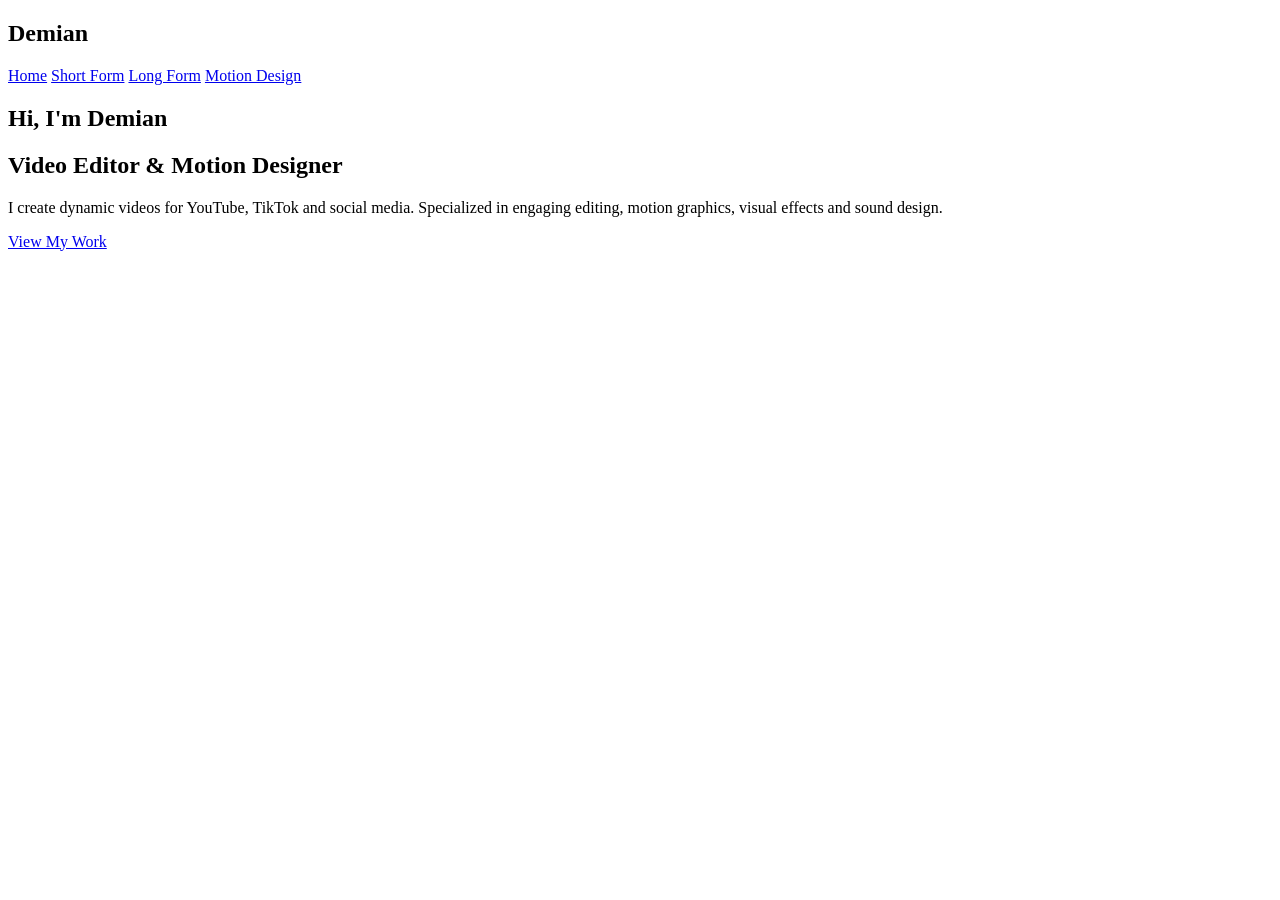
==== index.html @ aaf5a28d "Create index.html" ====
<!DOCTYPE html>
<html>
<head>
<title>Demian | Video Editor</title>
<link rel="stylesheet" href="style.css">
</head>

<body>

<nav>
<h2>Demian</h2>
<a href="index.html">Home</a>
<a href="short-form.html">Short Form</a>
<a href="long-form.html">Long Form</a>
<a href="motion-design.html">Motion Design</a>
</nav>


<section class="hero">

<h1>Hi, I'm Demian</h1>

<h2>Video Editor & Motion Designer</h2>

<p>
I create dynamic videos for YouTube, TikTok and social media.
Specialized in engaging editing, motion graphics, visual effects and sound design.
</p>

<a class="button" href="short-form.html">
View My Work
</a>

</section>


</body>
</html>
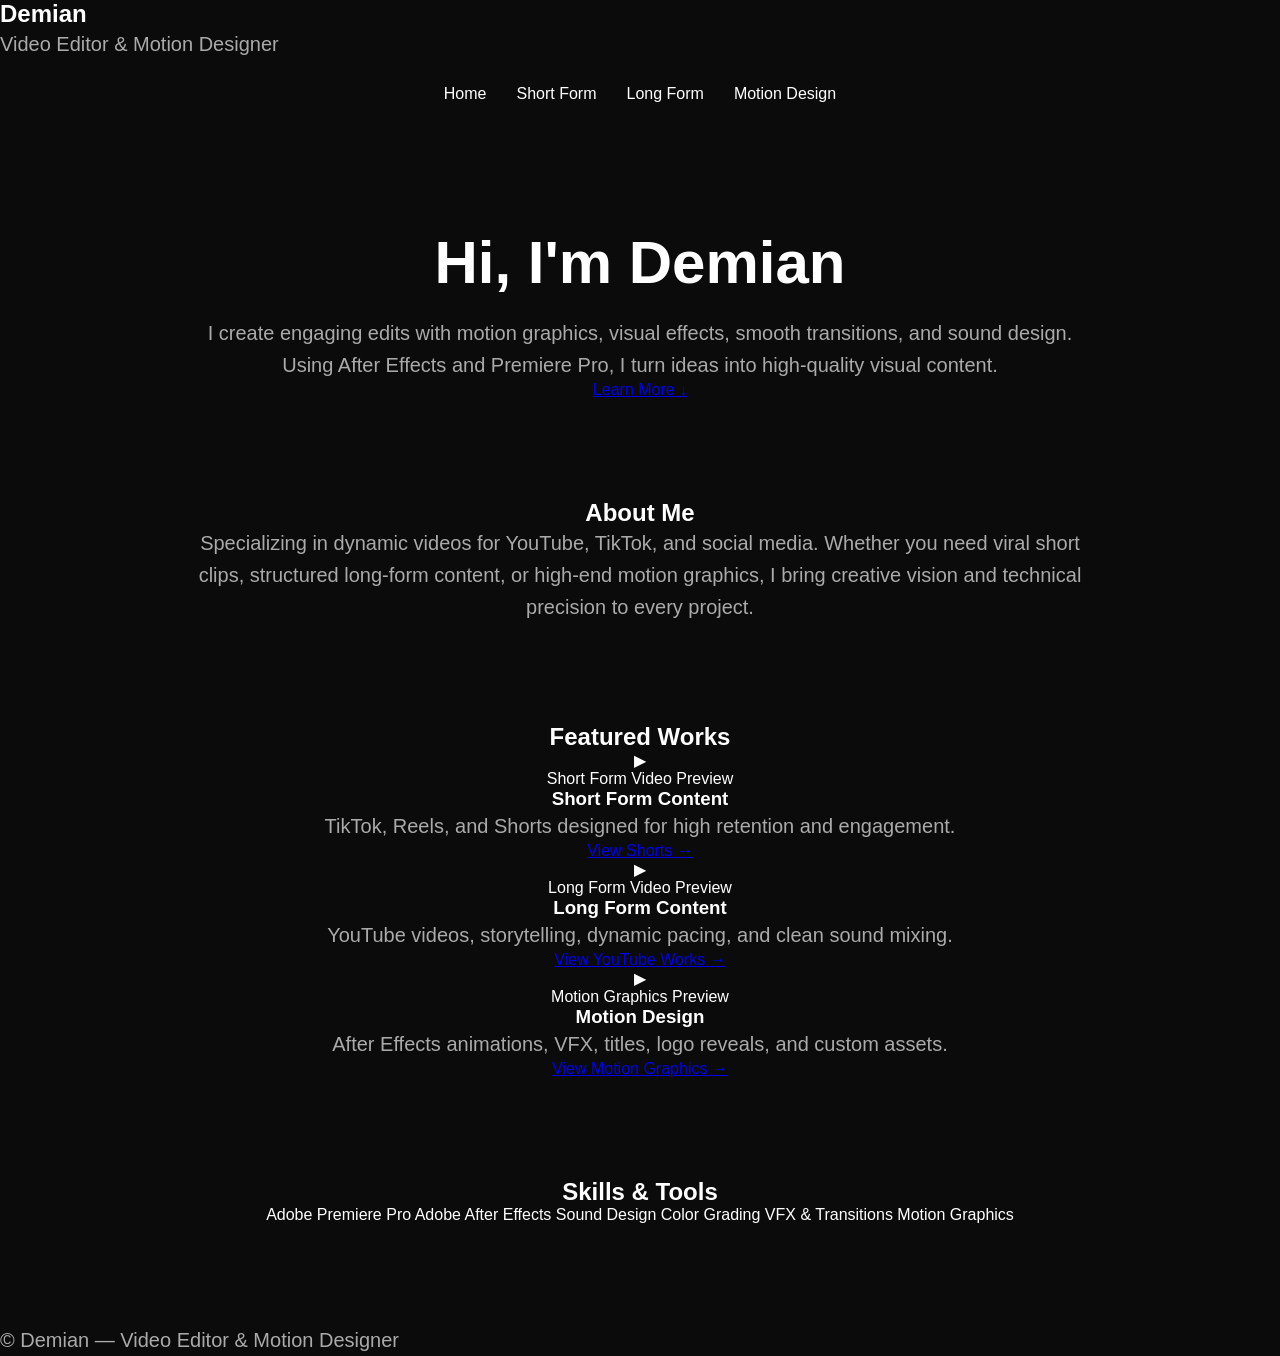
==== commit 842cc635: "Update index.html" ====
--- a/index.html
+++ b/index.html
@@ -1,38 +1,102 @@
 <!DOCTYPE html>
-<html>
+<html lang="ru">
 <head>
-<title>Demian | Video Editor</title>
-<link rel="stylesheet" href="style.css">
+    <meta charset="UTF-8">
+    <meta name="viewport" content="width=device-width, initial-scale=1.0">
+    <title>Demian | Video Editor & Motion Designer</title>
+    <link rel="stylesheet" href="style.css">
 </head>
-
 <body>
 
-<nav>
-<h2>Demian</h2>
-<a href="index.html">Home</a>
-<a href="short-form.html">Short Form</a>
-<a href="long-form.html">Long Form</a>
-<a href="motion-design.html">Motion Design</a>
-</nav>
+    <!-- Шапка с именем и навигацией ниже имени -->
+    <header class="header">
+        <div class="brand">
+            <h2 class="logo-name">Demian</h2>
+            <p class="logo-sub">Video Editor & Motion Designer</p>
+        </div>
+        <nav class="main-nav">
+            <a href="index.html" class="nav-btn active">Home</a>
+            <a href="short-form.html" class="nav-btn">Short Form</a>
+            <a href="long-form.html" class="nav-btn">Long Form</a>
+            <a href="motion-design.html" class="nav-btn">Motion Design</a>
+        </nav>
+    </header>
 
+    <main>
+        <!-- Главный баннер с анимацией текста -->
+        <section class="hero-section">
+            <div class="hero-content">
+                <h1 class="animated-text">Hi, I'm Demian</h1>
+                <p class="fade-in-text">I create engaging edits with motion graphics, visual effects, smooth transitions, and sound design. Using After Effects and Premiere Pro, I turn ideas into high-quality visual content.</p>
+                <a href="#about" class="cta-btn">Learn More ↓</a>
+            </div>
+        </section>
 
-<section class="hero">
+        <!-- Описание о себе -->
+        <section id="about" class="content-section">
+            <h2 class="section-title">About Me</h2>
+            <div class="about-card">
+                <p>Specializing in dynamic videos for YouTube, TikTok, and social media. Whether you need viral short clips, structured long-form content, or high-end motion graphics, I bring creative vision and technical precision to every project.</p>
+            </div>
+        </section>
 
-<h1>Hi, I'm Demian</h1>
+        <!-- Раздел с видео и проектами -->
+        <section id="projects" class="content-section">
+            <h2 class="section-title">Featured Works</h2>
+            
+            <div class="projects-grid">
+                <!-- Short Form Card -->
+                <div class="project-card">
+                    <div class="video-placeholder">
+                        <div class="play-icon">▶</div>
+                        <span>Short Form Video Preview</span>
+                    </div>
+                    <h3>Short Form Content</h3>
+                    <p>TikTok, Reels, and Shorts designed for high retention and engagement.</p>
+                    <a href="short-form.html" class="card-link">View Shorts →</a>
+                </div>
 
-<h2>Video Editor & Motion Designer</h2>
+                <!-- Long Form Card -->
+                <div class="project-card">
+                    <div class="video-placeholder">
+                        <div class="play-icon">▶</div>
+                        <span>Long Form Video Preview</span>
+                    </div>
+                    <h3>Long Form Content</h3>
+                    <p>YouTube videos, storytelling, dynamic pacing, and clean sound mixing.</p>
+                    <a href="long-form.html" class="card-link">View YouTube Works →</a>
+                </div>
 
-<p>
-I create dynamic videos for YouTube, TikTok and social media.
-Specialized in engaging editing, motion graphics, visual effects and sound design.
-</p>
+                <!-- Motion Design Card -->
+                <div class="project-card">
+                    <div class="video-placeholder">
+                        <div class="play-icon">▶</div>
+                        <span>Motion Graphics Preview</span>
+                    </div>
+                    <h3>Motion Design</h3>
+                    <p>After Effects animations, VFX, titles, logo reveals, and custom assets.</p>
+                    <a href="motion-design.html" class="card-link">View Motion Graphics →</a>
+                </div>
+            </div>
+        </section>
 
-<a class="button" href="short-form.html">
-View My Work
-</a>
+        <!-- Навыки -->
+        <section class="content-section">
+            <h2 class="section-title">Skills & Tools</h2>
+            <div class="skills-flex">
+                <span class="skill-tag">Adobe Premiere Pro</span>
+                <span class="skill-tag">Adobe After Effects</span>
+                <span class="skill-tag">Sound Design</span>
+                <span class="skill-tag">Color Grading</span>
+                <span class="skill-tag">VFX & Transitions</span>
+                <span class="skill-tag">Motion Graphics</span>
+            </div>
+        </section>
+    </main>
 
-</section>
-
+    <footer class="footer">
+        <p>© Demian — Video Editor & Motion Designer</p>
+    </footer>
 
 </body>
 </html>
--- a/style.css
+++ b/style.css
@@ -0,0 +1,64 @@
+*{
+margin:0;
+padding:0;
+box-sizing:border-box;
+font-family:Arial;
+}
+
+
+body{
+background:#0b0b0b;
+color:white;
+}
+
+
+nav{
+display:flex;
+justify-content:center;
+gap:30px;
+padding:25px;
+}
+
+
+nav a{
+color:white;
+text-decoration:none;
+}
+
+
+.hero, section{
+max-width:900px;
+margin:100px auto;
+text-align:center;
+}
+
+
+h1{
+font-size:60px;
+margin-bottom:20px;
+}
+
+
+p{
+font-size:20px;
+color:#aaa;
+line-height:1.6;
+}
+
+
+.button{
+display:inline-block;
+margin-top:30px;
+padding:15px 30px;
+background:white;
+color:black;
+text-decoration:none;
+border-radius:10px;
+}
+
+
+video{
+margin-top:40px;
+width:80%;
+border-radius:15px;
+}
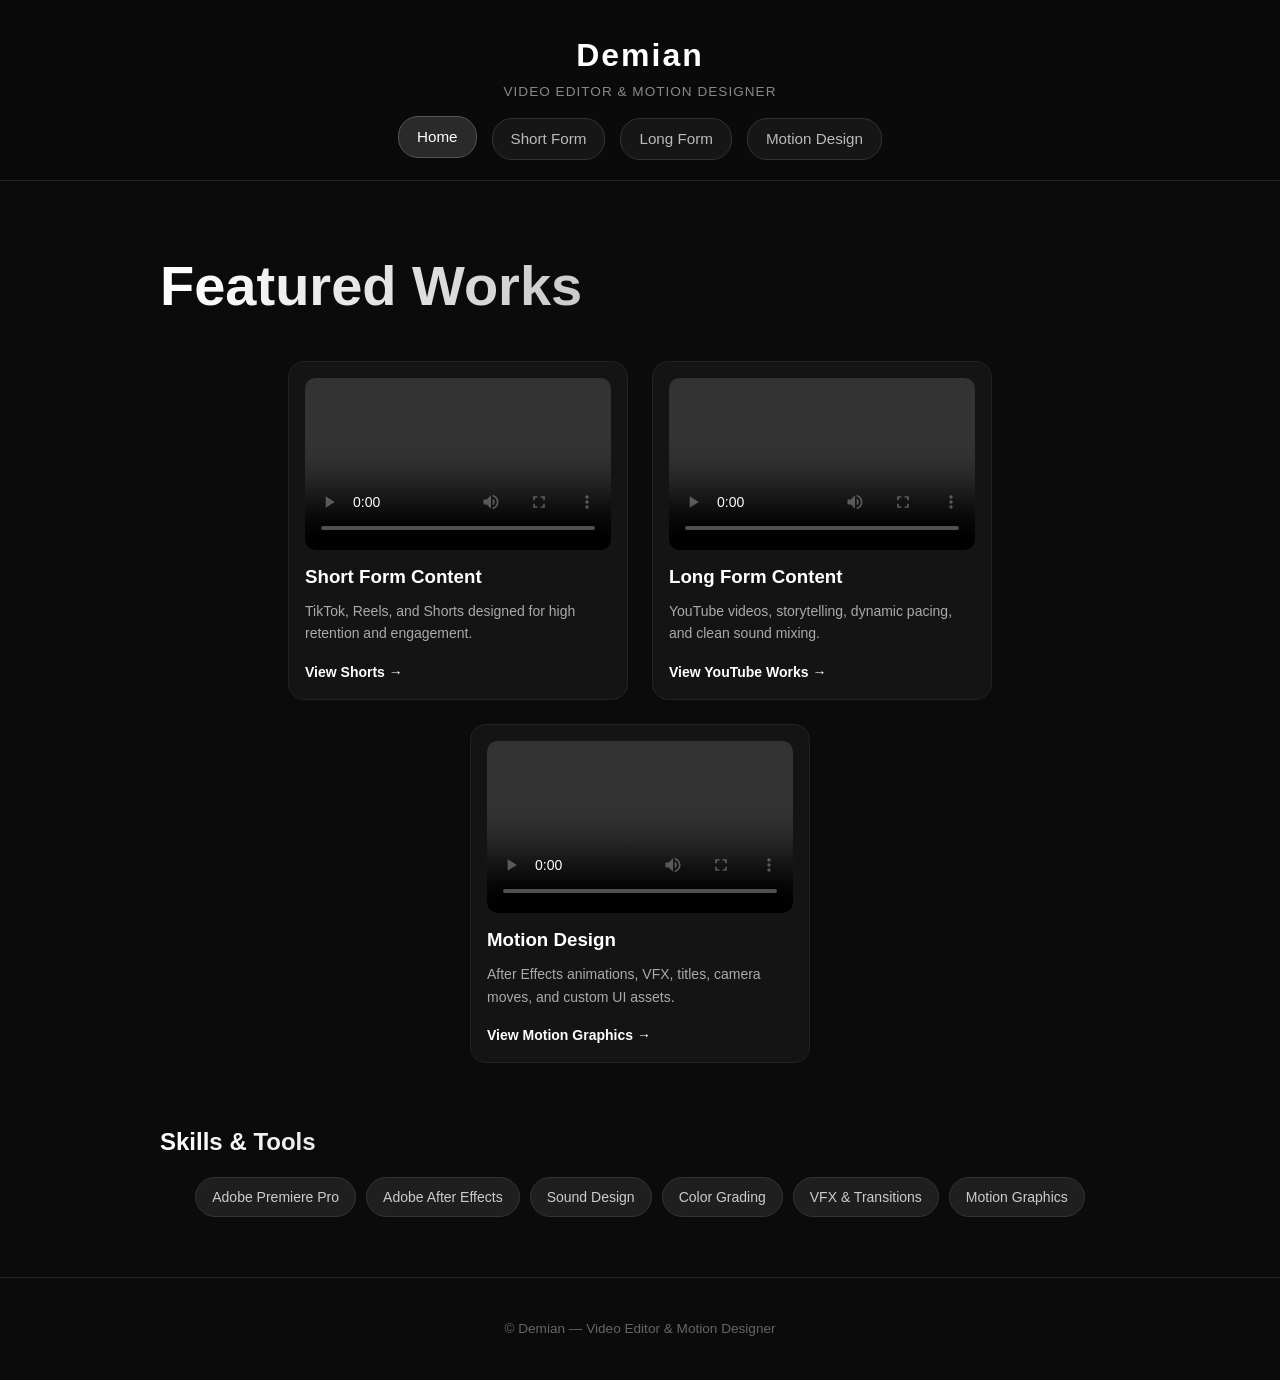
==== commit 41fbc80c: "Update index.html" ====
--- a/index.html
+++ b/index.html
@@ -8,7 +8,6 @@
 </head>
 <body>
 
-    <!-- Шапка с именем и навигацией ниже имени -->
     <header class="header">
         <div class="brand">
             <h2 class="logo-name">Demian</h2>
@@ -22,76 +21,69 @@
         </nav>
     </header>
 
-    <main>
-        <!-- Главный баннер с анимацией текста -->
-        <section class="hero-section">
-            <div class="hero-content">
-                <h1 class="animated-text">Hi, I'm Demian</h1>
-                <p class="fade-in-text">I create engaging edits with motion graphics, visual effects, smooth transitions, and sound design. Using After Effects and Premiere Pro, I turn ideas into high-quality visual content.</p>
-                <a href="#about" class="cta-btn">Learn More ↓</a>
+    <main class="content-section">
+        <h1 class="animated-text">Featured Works</h1>
+
+        <!-- Сетка карточек на главной -->
+        <div style="display: flex; flex-wrap: wrap; justify-content: center; gap: 24px; margin-top: 30px;">
+            
+            <!-- 1. Short Form Card -->
+            <div style="background: #141414; border: 1px solid #222; border-radius: 16px; padding: 16px; width: 340px; box-sizing: border-box; display: flex; flex-direction: column; justify-content: space-between;">
+                <div>
+                    <div style="width: 100%; aspect-ratio: 16 / 9; border-radius: 10px; overflow: hidden; background: #000; margin-bottom: 12px;">
+                        <video controls preload="metadata" style="width: 100%; height: 100%; object-fit: cover; display: block;">
+                            <source src="reel4.mp4#t=0.5" type="video/mp4">
+                        </video>
+                    </div>
+                    <h3 style="margin: 0 0 8px 0; color: #fff;">Short Form Content</h3>
+                    <p style="margin: 0 0 16px 0; color: #aaa; font-size: 14px;">TikTok, Reels, and Shorts designed for high retention and engagement.</p>
+                </div>
+                <a href="short-form.html" style="color: #fff; text-decoration: none; font-weight: 600; font-size: 14px;">View Shorts →</a>
             </div>
-        </section>
 
-        <!-- Описание о себе -->
-        <section id="about" class="content-section">
-            <h2 class="section-title">About Me</h2>
-            <div class="about-card">
-                <p>Specializing in dynamic videos for YouTube, TikTok, and social media. Whether you need viral short clips, structured long-form content, or high-end motion graphics, I bring creative vision and technical precision to every project.</p>
+            <!-- 2. Long Form Card -->
+            <div style="background: #141414; border: 1px solid #222; border-radius: 16px; padding: 16px; width: 340px; box-sizing: border-box; display: flex; flex-direction: column; justify-content: space-between;">
+                <div>
+                    <div style="width: 100%; aspect-ratio: 16 / 9; border-radius: 10px; overflow: hidden; background: #000; margin-bottom: 12px;">
+                        <video controls preload="metadata" style="width: 100%; height: 100%; object-fit: cover; display: block;">
+                            <source src="lf1.mp4#t=0.5" type="video/mp4">
+                        </video>
+                    </div>
+                    <h3 style="margin: 0 0 8px 0; color: #fff;">Long Form Content</h3>
+                    <p style="margin: 0 0 16px 0; color: #aaa; font-size: 14px;">YouTube videos, storytelling, dynamic pacing, and clean sound mixing.</p>
+                </div>
+                <a href="long-form.html" style="color: #fff; text-decoration: none; font-weight: 600; font-size: 14px;">View YouTube Works →</a>
             </div>
-        </section>
 
-        <!-- Раздел с видео и проектами -->
-        <section id="projects" class="content-section">
-            <h2 class="section-title">Featured Works</h2>
-            
-            <div class="projects-grid">
-                <!-- Short Form Card -->
-                <div class="project-card">
-                    <div class="video-placeholder">
-                        <div class="play-icon">▶</div>
-                        <span>Short Form Video Preview</span>
+            <!-- 3. Motion Design Card -->
+            <div style="background: #141414; border: 1px solid #222; border-radius: 16px; padding: 16px; width: 340px; box-sizing: border-box; display: flex; flex-direction: column; justify-content: space-between;">
+                <div>
+                    <div style="width: 100%; aspect-ratio: 16 / 9; border-radius: 10px; overflow: hidden; background: #000; margin-bottom: 12px;">
+                        <video controls preload="metadata" style="width: 100%; height: 100%; object-fit: cover; display: block;">
+                            <source src="ga.mp4#t=0.5" type="video/mp4">
+                        </video>
                     </div>
-                    <h3>Short Form Content</h3>
-                    <p>TikTok, Reels, and Shorts designed for high retention and engagement.</p>
-                    <a href="short-form.html" class="card-link">View Shorts →</a>
+                    <h3 style="margin: 0 0 8px 0; color: #fff;">Motion Design</h3>
+                    <p style="margin: 0 0 16px 0; color: #aaa; font-size: 14px;">After Effects animations, VFX, titles, camera moves, and custom UI assets.</p>
                 </div>
+                <a href="motion-design.html" style="color: #fff; text-decoration: none; font-weight: 600; font-size: 14px;">View Motion Graphics →</a>
+            </div>
 
-                <!-- Long Form Card -->
-                <div class="project-card">
-                    <div class="video-placeholder">
-                        <div class="play-icon">▶</div>
-                        <span>Long Form Video Preview</span>
-                    </div>
-                    <h3>Long Form Content</h3>
-                    <p>YouTube videos, storytelling, dynamic pacing, and clean sound mixing.</p>
-                    <a href="long-form.html" class="card-link">View YouTube Works →</a>
-                </div>
+        </div>
 
-                <!-- Motion Design Card -->
-                <div class="project-card">
-                    <div class="video-placeholder">
-                        <div class="play-icon">▶</div>
-                        <span>Motion Graphics Preview</span>
-                    </div>
-                    <h3>Motion Design</h3>
-                    <p>After Effects animations, VFX, titles, logo reveals, and custom assets.</p>
-                    <a href="motion-design.html" class="card-link">View Motion Graphics →</a>
-                </div>
+        <!-- Секция скиллов (оставляем твою нижнюю часть) -->
+        <div style="margin-top: 60px;">
+            <h2 class="animated-text" style="font-size: 24px;">Skills & Tools</h2>
+            <div style="display: flex; flex-wrap: wrap; justify-content: center; gap: 10px; margin-top: 15px;">
+                <span style="background: #1f1f1f; border: 1px solid #333; padding: 8px 16px; border-radius: 20px; color: #ccc; font-size: 14px;">Adobe Premiere Pro</span>
+                <span style="background: #1f1f1f; border: 1px solid #333; padding: 8px 16px; border-radius: 20px; color: #ccc; font-size: 14px;">Adobe After Effects</span>
+                <span style="background: #1f1f1f; border: 1px solid #333; padding: 8px 16px; border-radius: 20px; color: #ccc; font-size: 14px;">Sound Design</span>
+                <span style="background: #1f1f1f; border: 1px solid #333; padding: 8px 16px; border-radius: 20px; color: #ccc; font-size: 14px;">Color Grading</span>
+                <span style="background: #1f1f1f; border: 1px solid #333; padding: 8px 16px; border-radius: 20px; color: #ccc; font-size: 14px;">VFX & Transitions</span>
+                <span style="background: #1f1f1f; border: 1px solid #333; padding: 8px 16px; border-radius: 20px; color: #ccc; font-size: 14px;">Motion Graphics</span>
             </div>
-        </section>
+        </div>
 
-        <!-- Навыки -->
-        <section class="content-section">
-            <h2 class="section-title">Skills & Tools</h2>
-            <div class="skills-flex">
-                <span class="skill-tag">Adobe Premiere Pro</span>
-                <span class="skill-tag">Adobe After Effects</span>
-                <span class="skill-tag">Sound Design</span>
-                <span class="skill-tag">Color Grading</span>
-                <span class="skill-tag">VFX & Transitions</span>
-                <span class="skill-tag">Motion Graphics</span>
-            </div>
-        </section>
     </main>
 
     <footer class="footer">
--- a/style.css
+++ b/style.css
@@ -1,64 +1,377 @@
-*{
-margin:0;
-padding:0;
-box-sizing:border-box;
-font-family:Arial;
-}
-
-
-body{
-background:#0b0b0b;
-color:white;
-}
-
-
-nav{
-display:flex;
-justify-content:center;
-gap:30px;
-padding:25px;
-}
-
-
-nav a{
-color:white;
-text-decoration:none;
-}
-
-
-.hero, section{
-max-width:900px;
-margin:100px auto;
-text-align:center;
-}
-
-
-h1{
-font-size:60px;
-margin-bottom:20px;
-}
-
-
-p{
-font-size:20px;
-color:#aaa;
-line-height:1.6;
-}
-
-
-.button{
-display:inline-block;
-margin-top:30px;
-padding:15px 30px;
-background:white;
-color:black;
-text-decoration:none;
-border-radius:10px;
-}
-
-
-video{
-margin-top:40px;
-width:80%;
-border-radius:15px;
-}
+* {
+    margin: 0;
+    padding: 0;
+    box-sizing: border-box;
+    font-family: 'Segoe UI', Tahoma, Geneva, Verdana, sans-serif;
+}
+
+body {
+    background-color: #0b0b0b;
+    color: #ffffff;
+    line-height: 1.6;
+    scroll-behavior: smooth;
+    overflow-x: hidden;
+}
+
+/* Header & Navigation Layout */
+.header {
+    display: flex;
+    flex-direction: column;
+    align-items: center;
+    padding: 30px 20px 20px 20px;
+    background: rgba(11, 11, 11, 0.9);
+    position: sticky;
+    top: 0;
+    z-index: 100;
+    backdrop-filter: blur(10px);
+    border-bottom: 1px solid #222;
+}
+
+.brand {
+    text-align: center;
+    margin-bottom: 15px;
+}
+
+.logo-name {
+    font-size: 2rem;
+    font-weight: 800;
+    letter-spacing: 2px;
+    color: #ffffff;
+}
+
+.logo-sub {
+    font-size: 0.85rem;
+    color: #888;
+    text-transform: uppercase;
+    letter-spacing: 1px;
+}
+
+.main-nav {
+    display: flex;
+    gap: 15px;
+    flex-wrap: wrap;
+    justify-content: center;
+}
+
+.nav-btn {
+    color: #bbb;
+    text-decoration: none;
+    padding: 8px 18px;
+    border-radius: 20px;
+    font-size: 0.95rem;
+    background: #161616;
+    border: 1px solid #333;
+    transition: all 0.3s ease;
+}
+
+.nav-btn:hover, .nav-btn.active {
+    color: #fff;
+    background: #2a2a2a;
+    border-color: #555;
+    transform: translateY(-2px);
+}
+
+/* Hero Section with Animations */
+.hero-section {
+    min-height: 60vh;
+    display: flex;
+    justify-content: center;
+    align-items: center;
+    text-align: center;
+    padding: 60px 20px;
+}
+
+.hero-content {
+    max-width: 800px;
+}
+
+/* Animations */
+.animated-text {
+    font-size: 3.5rem;
+    font-weight: 900;
+    margin-bottom: 15px;
+    background: linear-gradient(90deg, #fff, #888);
+    -webkit-background-clip: text;
+    -webkit-text-fill-color: transparent;
+    animation: fadeInUp 1s ease-out forwards;
+}
+
+.fade-in-text {
+    font-size: 1.2rem;
+    color: #aaa;
+    margin-bottom: 30px;
+    opacity: 0;
+    animation: fadeInUp 1s ease-out 0.3s forwards;
+}
+
+@keyframes fadeInUp {
+    from {
+        opacity: 0;
+        transform: translateY(30px);
+    }
+    to {
+        opacity: 1;
+        transform: translateY(0);
+    }
+}
+
+.cta-btn {
+    display: inline-block;
+    color: #fff;
+    text-decoration: none;
+    border: 1px solid #fff;
+    padding: 10px 25px;
+    border-radius: 30px;
+    transition: all 0.3s ease;
+    opacity: 0;
+    animation: fadeInUp 1s ease-out 0.6s forwards;
+}
+
+.cta-btn:hover {
+    background: #fff;
+    color: #000;
+}
+
+/* Content Sections */
+.content-section {
+    max-width: 1000px;
+    margin: 60px auto;
+    padding: 0 20px;
+}
+
+.section-title {
+    font-size: 2rem;
+    margin-bottom: 25px;
+    border-left: 4px solid #fff;
+    padding-left: 12px;
+}
+
+.about-card {
+    background: #141414;
+    padding: 25px;
+    border-radius: 12px;
+    border: 1px solid #222;
+    color: #ccc;
+    font-size: 1.1rem;
+}
+
+/* Projects Grid */
+.projects-grid {
+    display: grid;
+    grid-template-columns: repeat(auto-fit, minmax(280px, 1fr));
+    gap: 25px;
+}
+
+.project-card {
+    background: #141414;
+    border: 1px solid #222;
+    border-radius: 12px;
+    padding: 20px;
+    transition: transform 0.3s ease, border-color 0.3s ease;
+}
+
+.project-card:hover {
+    transform: translateY(-8px);
+    border-color: #444;
+}
+
+.video-placeholder {
+    width: 100%;
+    height: 180px;
+    background: #222;
+    border-radius: 8px;
+    display: flex;
+    flex-direction: column;
+    justify-content: center;
+    align-items: center;
+    margin-bottom: 15px;
+    color: #777;
+    cursor: pointer;
+    transition: background 0.3s ease;
+}
+
+.project-card:hover .video-placeholder {
+    background: #2a2a2a;
+    color: #fff;
+}
+
+.play-icon {
+    font-size: 2rem;
+    margin-bottom: 5px;
+}
+
+.project-card h3 {
+    margin-bottom: 8px;
+    font-size: 1.3rem;
+}
+
+.project-card p {
+    color: #888;
+    font-size: 0.95rem;
+    margin-bottom: 15px;
+}
+
+.card-link {
+    color: #fff;
+    text-decoration: none;
+    font-weight: bold;
+    font-size: 0.9rem;
+}
+
+/* Skills */
+.skills-flex {
+    display: flex;
+    flex-wrap: wrap;
+    gap: 12px;
+}
+
+.skill-tag {
+    background: #1c1c1c;
+    border: 1px solid #333;
+    padding: 8px 16px;
+    border-radius: 20px;
+    font-size: 0.9rem;
+    color: #ddd;
+}
+
+/* Footer */
+.footer {
+    text-align: center;
+    padding: 40px 20px;
+    border-top: 1px solid #222;
+    color: #666;
+    font-size: 0.85rem;
+}
+/* Идеальный контейнер под Reels 1080x1920 (9:16) */
+.vertical-card {
+    max-width: 360px;
+    margin: 0 auto;
+}
+
+.video-wrapper {
+    position: relative;
+    width: 100%;
+    aspect-ratio: 9 / 16;
+    border-radius: 12px;
+    overflow: hidden;
+    background: #000;
+    margin-bottom: 15px;
+    box-shadow: 0 8px 20px rgba(0,0,0,0.5);
+}
+
+.video-wrapper video {
+    width: 100%;
+    height: 100%;
+    object-fit: cover;
+    display: block;
+}
+
+.projects-grid {
+    display: grid;
+    grid-template-columns: repeat(auto-fit, minmax(300px, 1fr));
+    gap: 30px;
+    justify-content: center;
+}
+/* Фикс для вертикальных Reels 9:16 */
+.reels-grid {
+    display: flex;
+    flex-wrap: wrap;
+    justify-content: center;
+    gap: 30px;
+    margin-top: 40px;
+}
+
+.reel-card {
+    background: #141414;
+    border: 1px solid #222;
+    border-radius: 16px;
+    padding: 15px;
+    width: 320px; /* Узкая карточка ровно под телефон */
+    box-sizing: border-box;
+}
+
+.reel-video-container {
+    width: 100%;
+    aspect-ratio: 9 / 16; /* Пропорция 1080x1920 */
+    border-radius: 10px;
+    overflow: hidden;
+    background: #000;
+    margin-bottom: 12px;
+}
+
+.reel-video-container video {
+    width: 100%;
+    height: 100%;
+    object-fit: cover;
+    display: block;
+}
+/* --- СТИЛИ ДЛЯ ВЕРТИКАЛЬНЫХ REELS / SHORTS (9:16) --- */
+
+.reels-grid {
+    display: flex;
+    flex-wrap: wrap;
+    justify-content: center;
+    gap: 30px;
+    margin-top: 40px;
+}
+
+.reel-card {
+    background: #141414;
+    border: 1px solid #222;
+    border-radius: 16px;
+    padding: 15px;
+    width: 320px; /* Фиксированная ширина карточки под экран телефона */
+    box-sizing: border-box;
+}
+
+.reel-video-container {
+    width: 100%;
+    aspect-ratio: 9 / 16; /* Строгие пропорции 1080x1920 */
+    border-radius: 10px;
+    overflow: hidden;
+    background: #000;
+    margin-bottom: 12px;
+}
+
+.reel-video-container video {
+    width: 100%;
+    height: 100%;
+    object-fit: contain; /* Чтобы в полноэкранном режиме не обрезалось лицо и текст */
+    background: #000;
+    display: block;
+}
+/* --- СТИЛИ ДЛЯ ГОРИЗОНТАЛЬНЫХ YOUTUBE ВИДЕО (16:9) --- */
+
+.longform-grid {
+    display: flex;
+    flex-wrap: wrap;
+    justify-content: center;
+    gap: 30px;
+    margin-top: 40px;
+}
+
+.longform-card {
+    background: #141414;
+    border: 1px solid #222;
+    border-radius: 16px;
+    padding: 15px;
+    width: 480px; /* Широкая карточка для YouTube видео */
+    max-width: 100%;
+    box-sizing: border-box;
+}
+
+.longform-video-container {
+    width: 100%;
+    aspect-ratio: 16 / 9; /* Пропорция 1920x1080 */
+    border-radius: 10px;
+    overflow: hidden;
+    background: #000;
+    margin-bottom: 12px;
+}
+
+.longform-video-container video {
+    width: 100%;
+    height: 100%;
+    object-fit: cover;
+    display: block;
+}
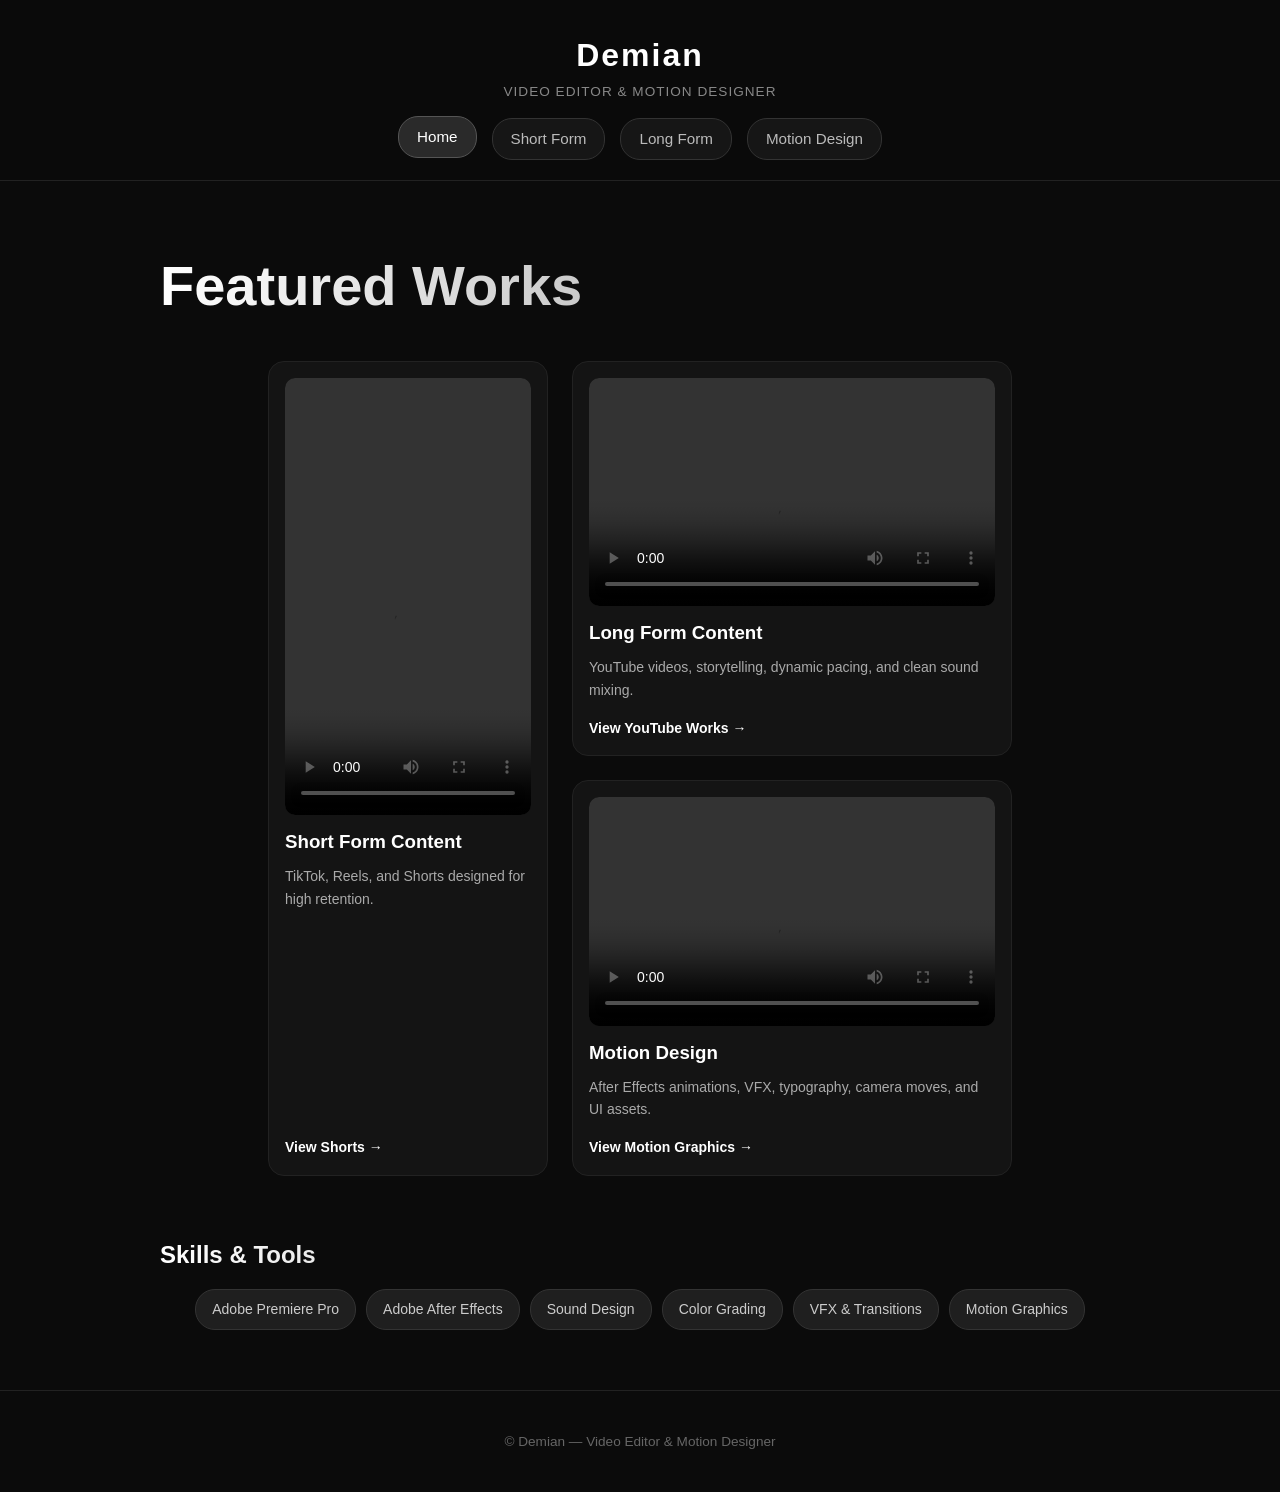
==== commit 74a92e75: "Update index.html" ====
--- a/index.html
+++ b/index.html
@@ -24,54 +24,59 @@
     <main class="content-section">
         <h1 class="animated-text">Featured Works</h1>
 
-        <!-- Сетка карточек на главной -->
-        <div style="display: flex; flex-wrap: wrap; justify-content: center; gap: 24px; margin-top: 30px;">
+        <!-- Общая сетка для главной -->
+        <div style="display: flex; flex-wrap: wrap; justify-content: center; align-items: stretch; gap: 24px; margin-top: 30px;">
             
-            <!-- 1. Short Form Card -->
-            <div style="background: #141414; border: 1px solid #222; border-radius: 16px; padding: 16px; width: 340px; box-sizing: border-box; display: flex; flex-direction: column; justify-content: space-between;">
+            <!-- 1. Вертикальная карточка Short Form (Shorts1.mp4) -->
+            <div style="background: #141414; border: 1px solid #222; border-radius: 16px; padding: 16px; width: 280px; box-sizing: border-box; display: flex; flex-direction: column; justify-content: space-between;">
                 <div>
-                    <div style="width: 100%; aspect-ratio: 16 / 9; border-radius: 10px; overflow: hidden; background: #000; margin-bottom: 12px;">
+                    <div style="width: 100%; aspect-ratio: 9 / 16; border-radius: 10px; overflow: hidden; background: #000; margin-bottom: 12px;">
                         <video controls preload="metadata" style="width: 100%; height: 100%; object-fit: cover; display: block;">
-                            <source src="reel4.mp4#t=0.5" type="video/mp4">
+                            <source src="Shorts1.mp4#t=0.5" type="video/mp4">
                         </video>
                     </div>
                     <h3 style="margin: 0 0 8px 0; color: #fff;">Short Form Content</h3>
-                    <p style="margin: 0 0 16px 0; color: #aaa; font-size: 14px;">TikTok, Reels, and Shorts designed for high retention and engagement.</p>
+                    <p style="margin: 0 0 16px 0; color: #aaa; font-size: 14px;">TikTok, Reels, and Shorts designed for high retention.</p>
                 </div>
                 <a href="short-form.html" style="color: #fff; text-decoration: none; font-weight: 600; font-size: 14px;">View Shorts →</a>
             </div>
 
-            <!-- 2. Long Form Card -->
-            <div style="background: #141414; border: 1px solid #222; border-radius: 16px; padding: 16px; width: 340px; box-sizing: border-box; display: flex; flex-direction: column; justify-content: space-between;">
-                <div>
-                    <div style="width: 100%; aspect-ratio: 16 / 9; border-radius: 10px; overflow: hidden; background: #000; margin-bottom: 12px;">
-                        <video controls preload="metadata" style="width: 100%; height: 100%; object-fit: cover; display: block;">
-                            <source src="lf1.mp4#t=0.5" type="video/mp4">
-                        </video>
+            <!-- Правая колонка для горизонтальных видео -->
+            <div style="display: flex; flex-direction: column; gap: 24px; width: 440px; max-width: 100%;">
+                
+                <!-- 2. Horizontal Long Form Card -->
+                <div style="background: #141414; border: 1px solid #222; border-radius: 16px; padding: 16px; box-sizing: border-box; display: flex; flex-direction: column; justify-content: space-between; height: 100%;">
+                    <div>
+                        <div style="width: 100%; aspect-ratio: 16 / 9; border-radius: 10px; overflow: hidden; background: #000; margin-bottom: 12px;">
+                            <video controls preload="metadata" style="width: 100%; height: 100%; object-fit: cover; display: block;">
+                                <source src="lf1.mp4#t=0.5" type="video/mp4">
+                            </video>
+                        </div>
+                        <h3 style="margin: 0 0 8px 0; color: #fff;">Long Form Content</h3>
+                        <p style="margin: 0 0 16px 0; color: #aaa; font-size: 14px;">YouTube videos, storytelling, dynamic pacing, and clean sound mixing.</p>
                     </div>
-                    <h3 style="margin: 0 0 8px 0; color: #fff;">Long Form Content</h3>
-                    <p style="margin: 0 0 16px 0; color: #aaa; font-size: 14px;">YouTube videos, storytelling, dynamic pacing, and clean sound mixing.</p>
+                    <a href="long-form.html" style="color: #fff; text-decoration: none; font-weight: 600; font-size: 14px;">View YouTube Works →</a>
                 </div>
-                <a href="long-form.html" style="color: #fff; text-decoration: none; font-weight: 600; font-size: 14px;">View YouTube Works →</a>
-            </div>
 
-            <!-- 3. Motion Design Card -->
-            <div style="background: #141414; border: 1px solid #222; border-radius: 16px; padding: 16px; width: 340px; box-sizing: border-box; display: flex; flex-direction: column; justify-content: space-between;">
-                <div>
-                    <div style="width: 100%; aspect-ratio: 16 / 9; border-radius: 10px; overflow: hidden; background: #000; margin-bottom: 12px;">
-                        <video controls preload="metadata" style="width: 100%; height: 100%; object-fit: cover; display: block;">
-                            <source src="ga.mp4#t=0.5" type="video/mp4">
-                        </video>
+                <!-- 3. Horizontal Motion Design Card -->
+                <div style="background: #141414; border: 1px solid #222; border-radius: 16px; padding: 16px; box-sizing: border-box; display: flex; flex-direction: column; justify-content: space-between; height: 100%;">
+                    <div>
+                        <div style="width: 100%; aspect-ratio: 16 / 9; border-radius: 10px; overflow: hidden; background: #000; margin-bottom: 12px;">
+                            <video controls preload="metadata" style="width: 100%; height: 100%; object-fit: cover; display: block;">
+                                <source src="ga.mp4#t=0.5" type="video/mp4">
+                            </video>
+                        </div>
+                        <h3 style="margin: 0 0 8px 0; color: #fff;">Motion Design</h3>
+                        <p style="margin: 0 0 16px 0; color: #aaa; font-size: 14px;">After Effects animations, VFX, typography, camera moves, and UI assets.</p>
                     </div>
-                    <h3 style="margin: 0 0 8px 0; color: #fff;">Motion Design</h3>
-                    <p style="margin: 0 0 16px 0; color: #aaa; font-size: 14px;">After Effects animations, VFX, titles, camera moves, and custom UI assets.</p>
+                    <a href="motion-design.html" style="color: #fff; text-decoration: none; font-weight: 600; font-size: 14px;">View Motion Graphics →</a>
                 </div>
-                <a href="motion-design.html" style="color: #fff; text-decoration: none; font-weight: 600; font-size: 14px;">View Motion Graphics →</a>
+
             </div>
 
         </div>
 
-        <!-- Секция скиллов (оставляем твою нижнюю часть) -->
+        <!-- Секция скиллов -->
         <div style="margin-top: 60px;">
             <h2 class="animated-text" style="font-size: 24px;">Skills & Tools</h2>
             <div style="display: flex; flex-wrap: wrap; justify-content: center; gap: 10px; margin-top: 15px;">
